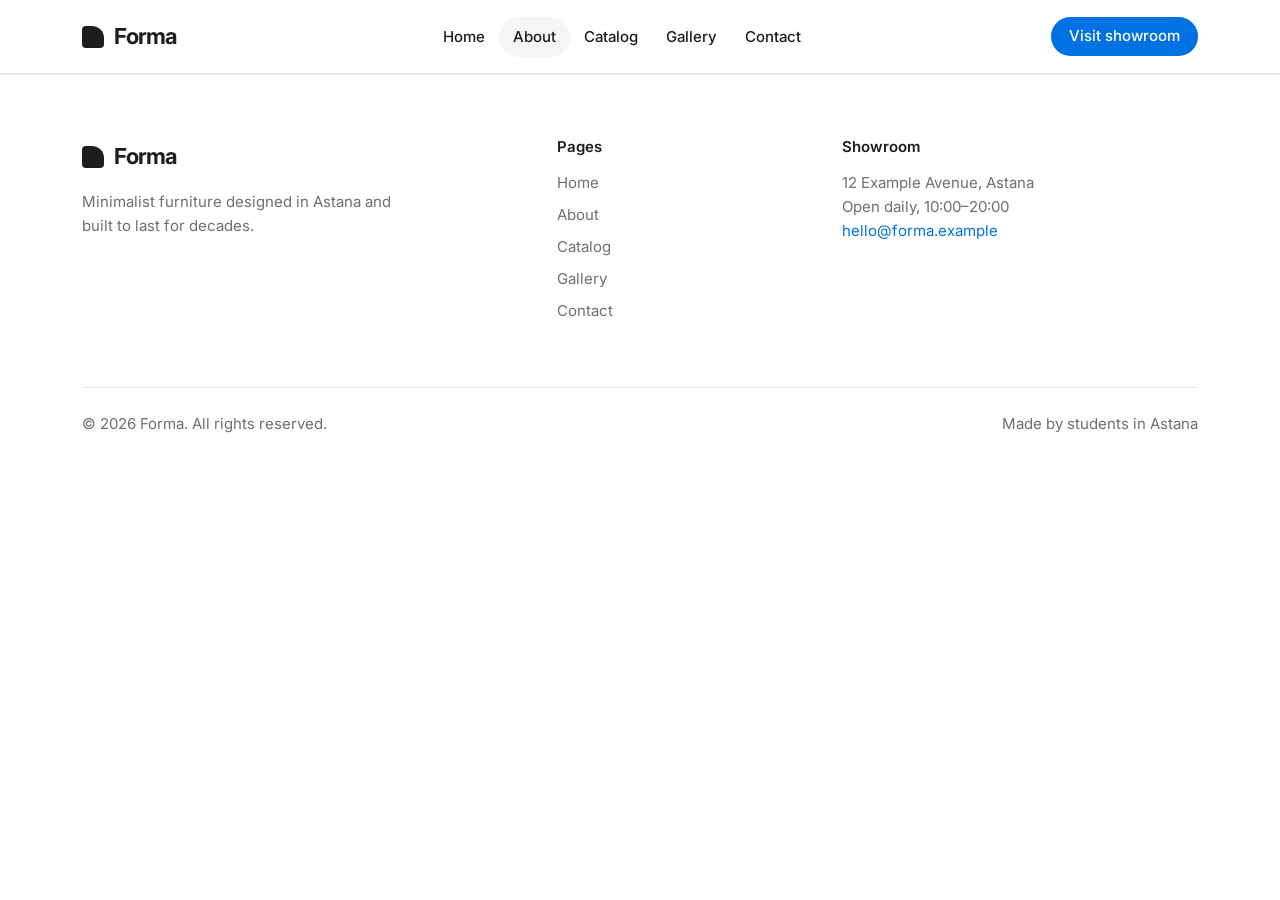
==== about.html @ 9113c8c9 "Add About page skeleton with shared navbar and footer" ====
<!DOCTYPE html>
<html lang="en">
<head>
  <meta charset="UTF-8">
  <meta name="viewport" content="width=device-width, initial-scale=1">
  <meta name="description" content="The story behind Forma: a small furniture workshop from Astana, our values and the people who design and build every piece.">
  <title>About — Forma</title>

  <!-- Fonts: Inter for all text, Instrument Serif for rare accents -->
  <link rel="preconnect" href="https://fonts.googleapis.com">
  <link rel="preconnect" href="https://fonts.gstatic.com" crossorigin>
  <link href="https://fonts.googleapis.com/css2?family=Inter:wght@400;500;600;700;800&family=Instrument+Serif:ital@1&display=swap" rel="stylesheet">

  <!-- Bootstrap first, then our own styles so they can override it -->
  <link href="https://cdn.jsdelivr.net/npm/bootstrap@5.3.3/dist/css/bootstrap.min.css" rel="stylesheet">
  <link href="css/style.css" rel="stylesheet">
</head>
<body>

  <!-- Site header: the same navbar is used on every page -->
  <header class="site-header">
    <nav class="navbar navbar-expand-lg" aria-label="Main navigation">
      <div class="container">
        <a class="navbar-brand brand" href="index.html">
          <span class="brand-mark" aria-hidden="true"></span>
          Forma
        </a>
        <button class="navbar-toggler" type="button" data-bs-toggle="collapse" data-bs-target="#main-nav" aria-controls="main-nav" aria-expanded="false" aria-label="Toggle navigation">
          <span class="navbar-toggler-icon"></span>
        </button>
        <div class="collapse navbar-collapse" id="main-nav">
          <ul class="navbar-nav mx-auto mb-3 mb-lg-0">
            <li class="nav-item"><a class="nav-link" href="index.html">Home</a></li>
            <li class="nav-item"><a class="nav-link active" aria-current="page" href="about.html">About</a></li>
            <li class="nav-item"><a class="nav-link" href="catalog.html">Catalog</a></li>
            <li class="nav-item"><a class="nav-link" href="gallery.html">Gallery</a></li>
            <li class="nav-item"><a class="nav-link" href="contact.html">Contact</a></li>
          </ul>
          <a class="btn btn-accent btn-small" href="contact.html">Visit showroom</a>
        </div>
      </div>
    </nav>
  </header>

  <main>

  </main>

  <!-- Site footer: the same on every page -->
  <footer class="site-footer">
    <div class="container">
      <div class="row g-4">
        <div class="col-12 col-lg-5">
          <a class="brand mb-3" href="index.html">
            <span class="brand-mark" aria-hidden="true"></span>
            Forma
          </a>
          <p class="footer-text">Minimalist furniture designed in Astana and built to last for decades.</p>
        </div>
        <div class="col-6 col-lg-3">
          <h2 class="footer-heading">Pages</h2>
          <ul class="footer-links">
            <li><a href="index.html">Home</a></li>
            <li><a href="about.html">About</a></li>
            <li><a href="catalog.html">Catalog</a></li>
            <li><a href="gallery.html">Gallery</a></li>
            <li><a href="contact.html">Contact</a></li>
          </ul>
        </div>
        <div class="col-6 col-lg-4">
          <h2 class="footer-heading">Showroom</h2>
          <address class="footer-text">
            12 Example Avenue, Astana<br>
            Open daily, 10:00–20:00<br>
            <a href="mailto:hello@forma.example">hello@forma.example</a>
          </address>
        </div>
      </div>
      <div class="footer-bottom d-flex flex-wrap justify-content-between gap-2">
        <span>© 2026 Forma. All rights reserved.</span>
        <span>Made by students in Astana</span>
      </div>
    </div>
  </footer>

  <!-- Bootstrap JS: only needed for the mobile navbar toggle -->
  <script src="https://cdn.jsdelivr.net/npm/bootstrap@5.3.3/dist/js/bootstrap.bundle.min.js"></script>
</body>
</html>
---- css/style.css ----
/*
  Forma — shared stylesheet for all pages
  Loaded after Bootstrap 5.3.3, so rules here can override Bootstrap.
*/

/* ===== Design tokens — CSS custom properties ===== */
:root {
  /* Colors */
  --color-text: #1d1d1f;
  --color-muted: #6e6e73;
  --color-bg: #ffffff;
  --color-surface: #f5f5f7;
  --color-border: #e5e5e7;
  --color-accent: #0071e3;
  --color-accent-hover: #0062c4;
  --color-accent-soft: #e8f1fd;
  --color-accent-soft-hover: #d7e7fb;
  --color-pill: #d9efe9;
  --color-pill-dot: #2a8c7a;

  /* Shapes */
  --radius: 16px;
  --radius-sm: 12px;
  --radius-lg: 20px;
  --radius-pill: 999px;

  /* Fonts */
  --font-sans: 'Inter', system-ui, sans-serif;
  --font-serif: 'Instrument Serif', serif;

  /* Spacing between page sections (made smaller in the media queries) */
  --section-space: 120px;
}

/* ===== Base — element selectors ===== */
body {
  font-family: var(--font-sans);
  font-size: 17px;
  line-height: 1.6;
  color: var(--color-text);
  background-color: var(--color-bg);
  -webkit-font-smoothing: antialiased;
}

h1,
h2,
h3,
h4 {
  font-weight: 700;
  letter-spacing: -0.04em;
  line-height: 1.05;
  color: var(--color-text);
}

h3,
h4 {
  letter-spacing: -0.02em;
  line-height: 1.25;
}

p {
  margin-bottom: 1rem;
}

a {
  color: var(--color-accent);
  text-decoration: none;
}

a:hover {
  color: var(--color-accent-hover);
}

img {
  display: block;
  max-width: 100%;
  height: auto;
}

/* ===== Typography helpers — reusable classes ===== */
.eyebrow {
  margin-bottom: 16px;
  font-size: 0.9375rem;
  font-weight: 600;
  color: var(--color-muted);
}

.section-title {
  margin-bottom: 20px;
  font-size: clamp(2.25rem, 4.5vw, 3.75rem);
  font-weight: 700;
}

.section-lead {
  max-width: 640px;
  font-size: 1.25rem;
  line-height: 1.5;
  color: var(--color-muted);
}

/* Rare elegant accent: one italic serif word inside a heading */
.serif-accent {
  font-family: var(--font-serif);
  font-style: italic;
  font-weight: 400;
  font-size: 1.1em;
  letter-spacing: -0.01em;
}

/* ===== Section spacing ===== */
.section {
  padding-top: var(--section-space);
  padding-bottom: var(--section-space);
}

.section-surface {
  background-color: var(--color-surface);
}

.section-header {
  max-width: 760px;
  margin-bottom: 56px;
}

/* ===== Buttons — pill-shaped, built on Bootstrap .btn =====
   Bootstrap's .btn reads its colors and sizes from --bs-btn-* variables,
   so our classes only change those variables.
   Usage: <a class="btn btn-accent">  or  <a class="btn btn-soft"> */
.btn-accent,
.btn-soft {
  --bs-btn-padding-x: 24px;
  --bs-btn-padding-y: 12px;
  --bs-btn-font-size: 1.0625rem;
  --bs-btn-font-weight: 500;
  --bs-btn-border-width: 0;
  --bs-btn-border-radius: var(--radius-pill);
  --bs-btn-focus-box-shadow: 0 0 0 4px var(--color-accent-soft);
  transition: background-color 0.2s ease;
}

/* Primary: solid accent blue */
.btn-accent {
  --bs-btn-color: #ffffff;
  --bs-btn-bg: var(--color-accent);
  --bs-btn-hover-color: #ffffff;
  --bs-btn-hover-bg: var(--color-accent-hover);
  --bs-btn-active-color: #ffffff;
  --bs-btn-active-bg: var(--color-accent-hover);
}

/* Secondary: soft light-blue background with blue text */
.btn-soft {
  --bs-btn-color: var(--color-accent);
  --bs-btn-bg: var(--color-accent-soft);
  --bs-btn-hover-color: var(--color-accent-hover);
  --bs-btn-hover-bg: var(--color-accent-soft-hover);
  --bs-btn-active-color: var(--color-accent-hover);
  --bs-btn-active-bg: var(--color-accent-soft-hover);
}

/* Smaller size, used for the navbar button */
.btn-small {
  --bs-btn-padding-x: 18px;
  --bs-btn-padding-y: 8px;
  --bs-btn-font-size: 0.9375rem;
}

/* ===== Headline pill — tinted label with a dot, like Notion =====
   Usage: <span class="pill"><span class="pill-dot"></span>calm</span> */
.pill {
  display: inline-block;
  padding: 0.02em 0.28em 0.08em 0.24em;
  border-radius: var(--radius-pill);
  background-color: var(--color-pill);
  white-space: nowrap;
}

.pill-dot {
  display: inline-block;
  width: 0.24em;
  height: 0.24em;
  margin-right: 0.14em;
  border-radius: 50%;
  background-color: var(--color-pill-dot);
  vertical-align: middle;
}

/* ===== Navbar — sticky header (positioning) + Bootstrap navbar ===== */
.site-header {
  position: sticky;
  top: 0;
  z-index: 1030;
  background-color: rgba(255, 255, 255, 0.85);
  backdrop-filter: blur(16px);
  border-bottom: 1px solid var(--color-border);
}

/* Bootstrap's navbar reads its colors and spacing from these variables */
.navbar {
  --bs-navbar-padding-y: 14px;
  --bs-navbar-color: var(--color-text);
  --bs-navbar-hover-color: var(--color-text);
  --bs-navbar-active-color: var(--color-text);
  --bs-navbar-nav-link-padding-x: 14px;
}

/* Wordmark with a small square logo made only with CSS */
.brand {
  display: flex;
  align-items: center;
  gap: 10px;
  font-size: 1.375rem;
  font-weight: 700;
  letter-spacing: -0.04em;
  color: var(--color-text);
}

.brand-mark {
  width: 22px;
  height: 22px;
  border-radius: 4px 12px 4px 4px;
  background-color: var(--color-text);
}

.navbar-nav .nav-link {
  padding: 8px 14px;
  border-radius: var(--radius-pill);
  font-size: 0.9375rem;
  font-weight: 500;
  transition: background-color 0.2s ease;
}

.navbar-nav .nav-link:hover,
.navbar-nav .nav-link.active {
  background-color: var(--color-surface);
}

.navbar-toggler {
  border: 0;
  padding: 6px;
}

.navbar-toggler:focus {
  box-shadow: 0 0 0 4px var(--color-accent-soft);
}

/* ===== Footer ===== */
.site-footer {
  padding-top: 64px;
  padding-bottom: 32px;
  border-top: 1px solid var(--color-border);
  font-size: 0.9375rem;
}

.footer-text {
  max-width: 320px;
  margin-bottom: 0;
  font-style: normal;
  color: var(--color-muted);
}

.footer-heading {
  margin-bottom: 16px;
  font-size: 0.9375rem;
  font-weight: 600;
  letter-spacing: 0;
}

.footer-links {
  margin: 0;
  padding: 0;
  list-style: none;
}

.footer-links li {
  margin-bottom: 8px;
}

.footer-links a {
  color: var(--color-muted);
}

.footer-links a:hover {
  color: var(--color-text);
}

.footer-bottom {
  margin-top: 56px;
  padding-top: 24px;
  border-top: 1px solid var(--color-border);
  color: var(--color-muted);
}

/* ===== Home: hero — styled by ID ===== */
#hero {
  padding-top: 104px;
}

.hero-title {
  margin-bottom: 28px;
  font-size: clamp(3rem, 8.5vw, 7rem);
  font-weight: 800;
  letter-spacing: -0.045em;
  line-height: 1.04;
}

.hero-subtitle {
  max-width: 620px;
  margin-bottom: 0;
  font-size: 1.375rem;
  line-height: 1.45;
}

/* ===== Home: hero image — position relative + absolute chip ===== */
.hero-media {
  position: relative; /* the chip below is positioned inside this box */
  margin: 72px 0 0;
  border: 1px solid var(--color-border);
  border-radius: var(--radius-lg);
  overflow: hidden;
}

.hero-media img {
  width: 100%;
  aspect-ratio: 2 / 1;
  object-fit: cover;
}

/* Small white label on top of a photo (reused on category tiles) */
.image-chip {
  position: absolute;
  left: 24px;
  bottom: 24px;
  display: flex;
  align-items: center;
  gap: 8px;
  padding: 10px 18px;
  border-radius: var(--radius-pill);
  background-color: rgba(255, 255, 255, 0.92);
  font-size: 0.9375rem;
  font-weight: 600;
  color: var(--color-text);
}

.chip-dot {
  width: 8px;
  height: 8px;
  border-radius: 50%;
  background-color: var(--color-pill-dot);
}

.chip-price {
  font-weight: 500;
  color: var(--color-muted);
}

/* ===== Home: categories — CSS Grid ===== */
.category-grid {
  display: grid;
  grid-template-columns: repeat(4, 1fr);
  grid-auto-rows: 280px;
  gap: 20px;
  margin: 0;
  padding: 0;
  list-style: none;
}

/* Living takes a 2 x 2 block, Bedroom takes 2 columns */
.category-tile-large {
  grid-column: span 2;
  grid-row: span 2;
}

.category-tile-wide {
  grid-column: span 2;
}

.category-tile a {
  position: relative; /* the .image-chip is placed inside the link */
  display: block;
  height: 100%;
  border-radius: var(--radius);
  overflow: hidden;
}

.category-tile img {
  width: 100%;
  height: 100%;
  object-fit: cover;
  transition: transform 0.4s ease;
}

.category-tile a:hover img {
  transform: scale(1.04);
}

/* ===== Product cards — used inside Bootstrap .row / .col-* ===== */
.product-card {
  height: 100%;
  border-radius: var(--radius-lg);
  background-color: var(--color-surface);
  overflow: hidden;
}

.product-card-img {
  width: 100%;
  aspect-ratio: 4 / 3;
  object-fit: cover;
}

.product-card-body {
  padding: 24px 24px 28px;
}

.product-card-title {
  margin-bottom: 6px;
  font-size: 1.25rem;
  font-weight: 600;
}

.product-card-text {
  margin-bottom: 0;
  font-size: 0.9375rem;
  color: var(--color-muted);
}

.price {
  font-weight: 600;
  white-space: nowrap;
}

/* Text link with an arrow, e.g. "See all products →" */
.link-arrow {
  font-weight: 500;
}

/* ===== Home: why Forma — Flexbox ===== */
#why-forma {
  background-color: var(--color-surface);
}

.features {
  display: flex;
  flex-wrap: wrap;
  gap: 20px;
  margin: 0;
  padding: 0;
  list-style: none;
}

/* Each card grows equally; on smaller screens flex-basis changes (see media queries) */
.feature {
  display: flex;
  flex-direction: column;
  flex: 1 1 0;
  padding: 32px 28px;
  border-radius: var(--radius);
  background-color: var(--color-bg);
}

.feature-number {
  align-self: flex-start;
  margin-bottom: 48px;
  padding: 4px 12px;
  border-radius: var(--radius-pill);
  background-color: var(--color-accent-soft);
  font-size: 0.875rem;
  font-weight: 600;
  color: var(--color-accent);
}

.feature-title {
  margin-bottom: 10px;
  font-size: 1.25rem;
  font-weight: 600;
}

.feature-text {
  margin-bottom: 0;
  font-size: 0.9375rem;
  color: var(--color-muted);
}

/* ===== Call-to-action band (can be reused on any page) ===== */
.cta-title {
  max-width: 820px;
  margin-bottom: 20px;
  font-size: clamp(2.5rem, 6vw, 5rem);
  font-weight: 800;
}
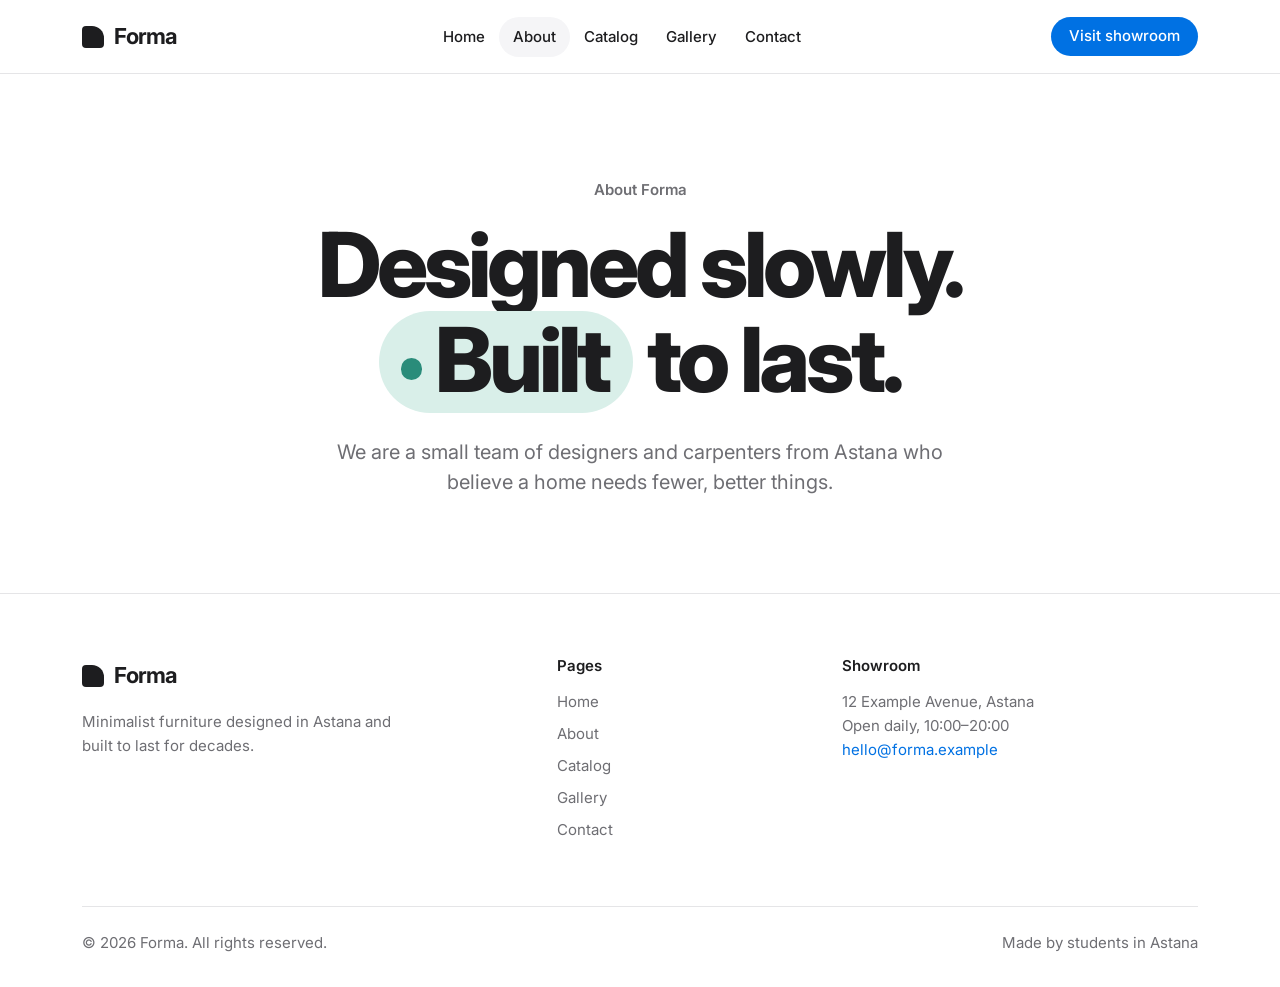
==== commit b678b5f3: "Add reusable page header to About" ====
--- a/about.html
+++ b/about.html
@@ -44,6 +44,18 @@
 
   <main>
 
+    <!-- Page header: the same pattern can be used on every inner page -->
+    <section class="page-header">
+      <div class="container text-center">
+        <p class="eyebrow">About Forma</p>
+        <h1 class="page-title">
+          Designed slowly.<br>
+          <span class="pill"><span class="pill-dot"></span>Built</span> to last.
+        </h1>
+        <p class="section-lead mx-auto">We are a small team of designers and carpenters from Astana who believe a home needs fewer, better things.</p>
+      </div>
+    </section>
+
   </main>
 
   <!-- Site footer: the same on every page -->
--- a/css/style.css
+++ b/css/style.css
@@ -488,3 +488,17 @@
   font-size: clamp(2.5rem, 6vw, 5rem);
   font-weight: 800;
 }
+
+/* ===== Page header — top section of inner pages (About, Catalog, Gallery, Contact) ===== */
+.page-header {
+  padding-top: 104px;
+  padding-bottom: 80px;
+}
+
+.page-title {
+  margin-bottom: 24px;
+  font-size: clamp(2.75rem, 7vw, 6rem);
+  font-weight: 800;
+  letter-spacing: -0.045em;
+  line-height: 1.04;
+}
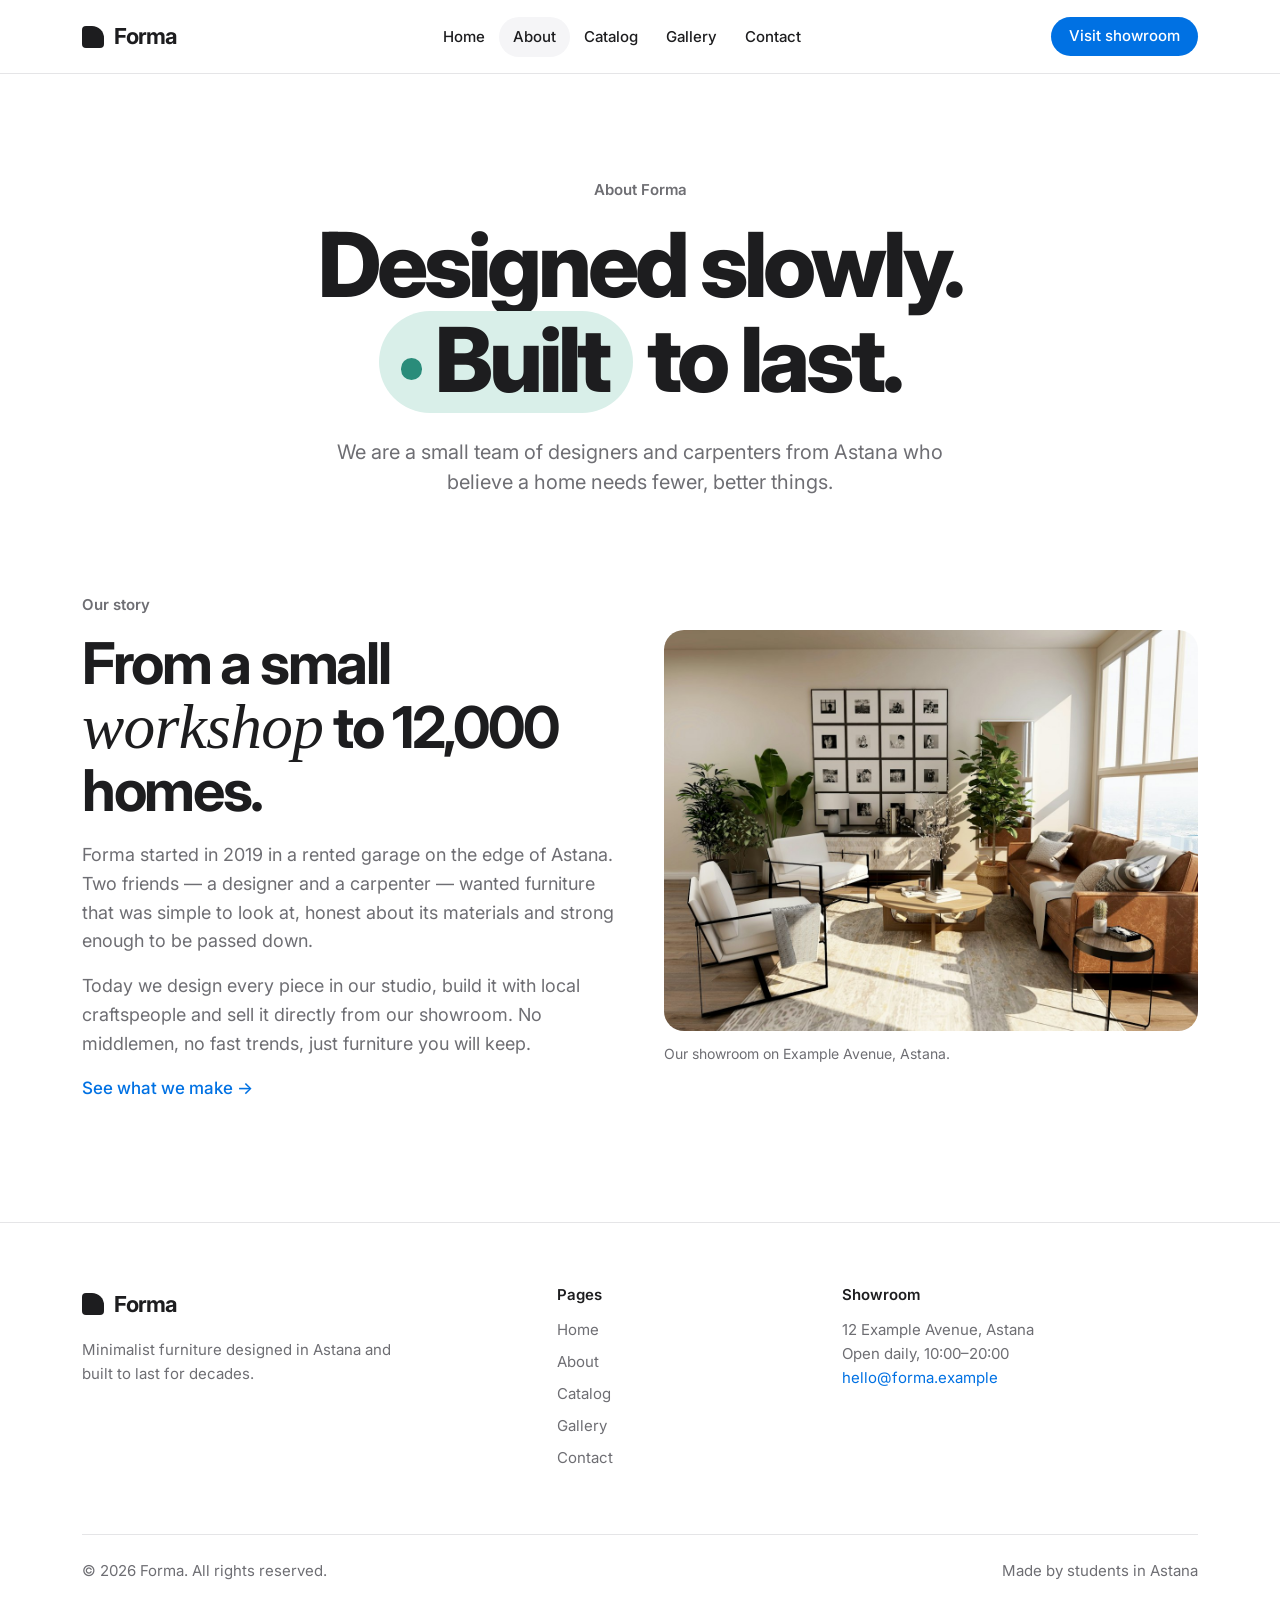
==== commit c196ec4b: "Add About story section with text and showroom photo" ====
--- a/about.html
+++ b/about.html
@@ -56,6 +56,27 @@
       </div>
     </section>
 
+    <!-- Story: text and photo side by side with the Bootstrap grid -->
+    <section id="story" class="section pt-0">
+      <div class="container">
+        <div class="row align-items-center g-5">
+          <div class="col-12 col-lg-6">
+            <p class="eyebrow">Our story</p>
+            <h2 class="section-title">From a small <span class="serif-accent">workshop</span> to 12,000 homes.</h2>
+            <p class="story-text">Forma started in 2019 in a rented garage on the edge of Astana. Two friends — a designer and a carpenter — wanted furniture that was simple to look at, honest about its materials and strong enough to be passed down.</p>
+            <p class="story-text">Today we design every piece in our studio, build it with local craftspeople and sell it directly from our showroom. No middlemen, no fast trends, just furniture you will keep.</p>
+            <a class="link-arrow" href="catalog.html">See what we make →</a>
+          </div>
+          <div class="col-12 col-lg-6">
+            <figure class="story-figure mb-0">
+              <img src="images/about-showroom.jpg" alt="Sunny corner of the Forma showroom with a cognac leather sofa, white armchairs and a round oak coffee table" width="1200" height="900">
+              <figcaption>Our showroom on Example Avenue, Astana.</figcaption>
+            </figure>
+          </div>
+        </div>
+      </div>
+    </section>
+
   </main>
 
   <!-- Site footer: the same on every page -->
--- a/css/style.css
+++ b/css/style.css
@@ -502,3 +502,22 @@
   letter-spacing: -0.045em;
   line-height: 1.04;
 }
+
+/* ===== About: story — Bootstrap grid (row / col-lg-6) ===== */
+.story-text {
+  font-size: 1.125rem;
+  color: var(--color-muted);
+}
+
+.story-figure img {
+  width: 100%;
+  aspect-ratio: 4 / 3;
+  object-fit: cover;
+  border-radius: var(--radius-lg);
+}
+
+.story-figure figcaption {
+  margin-top: 12px;
+  font-size: 0.875rem;
+  color: var(--color-muted);
+}
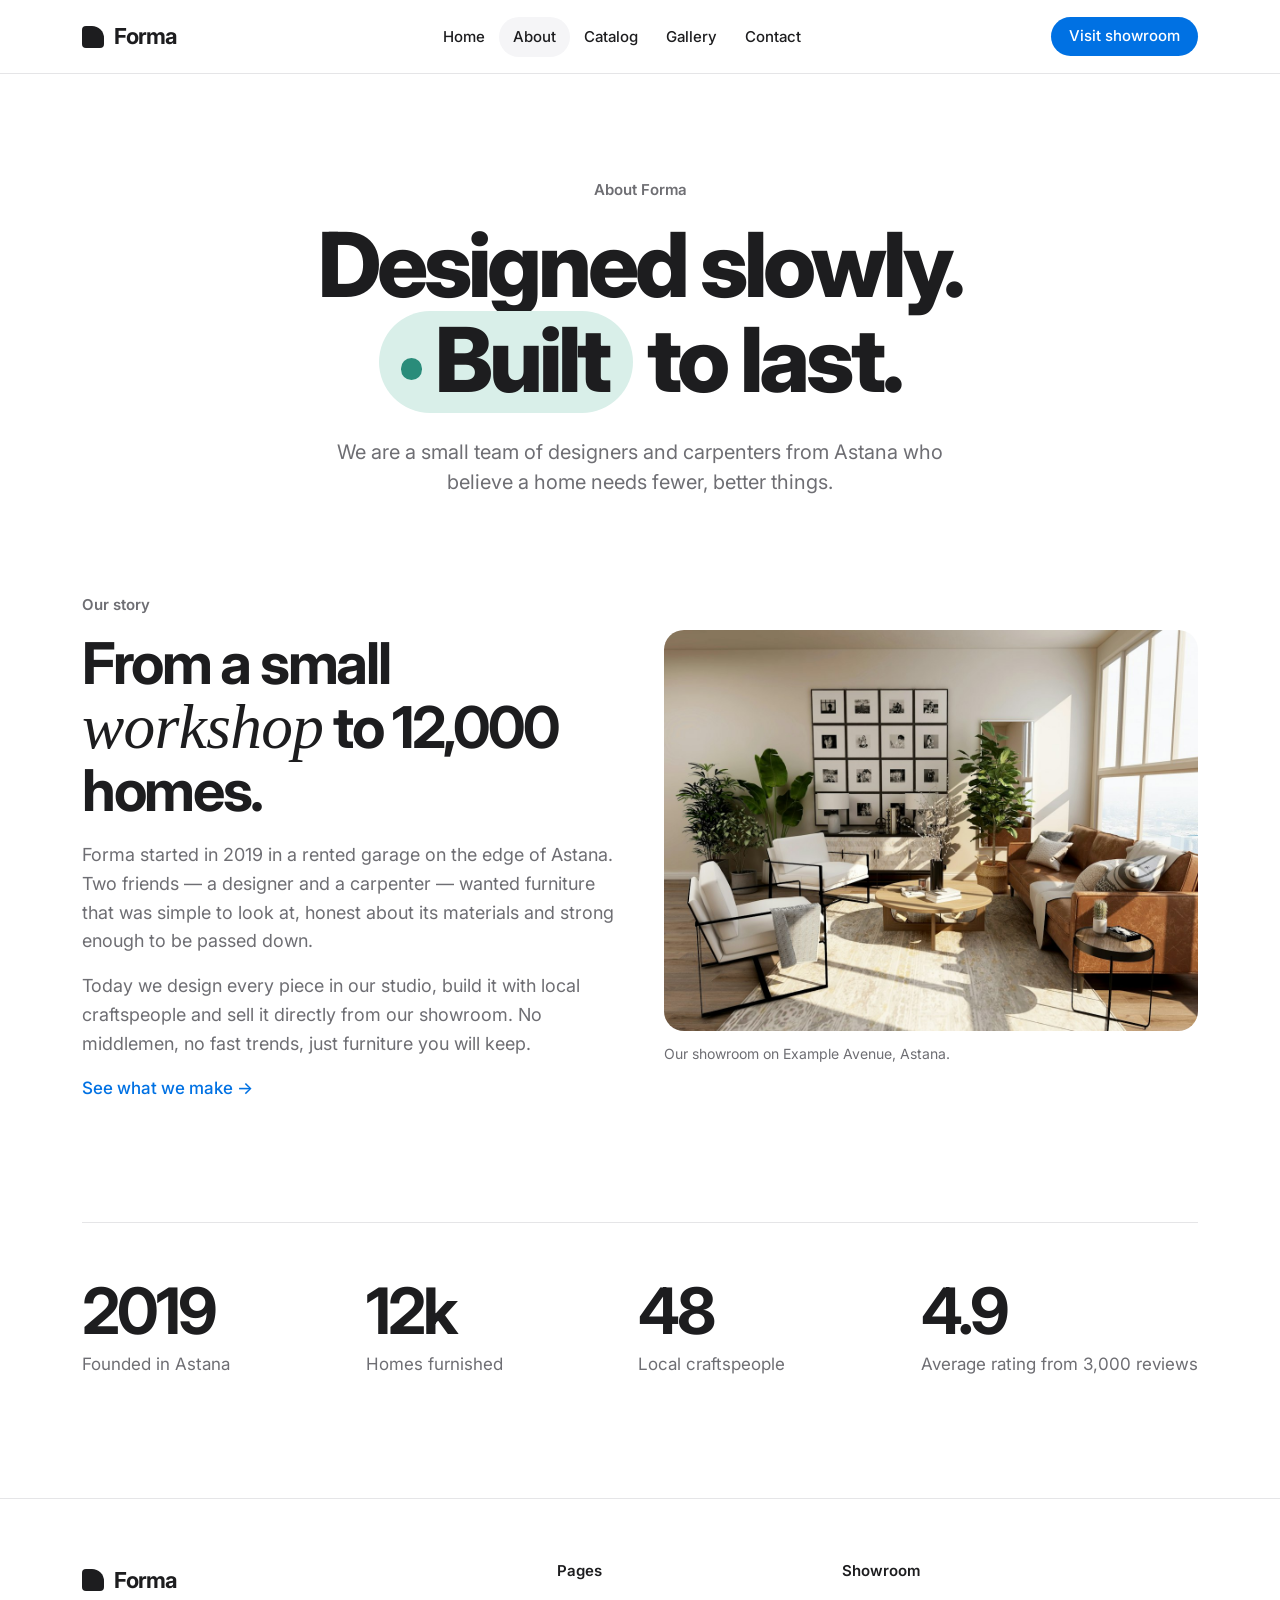
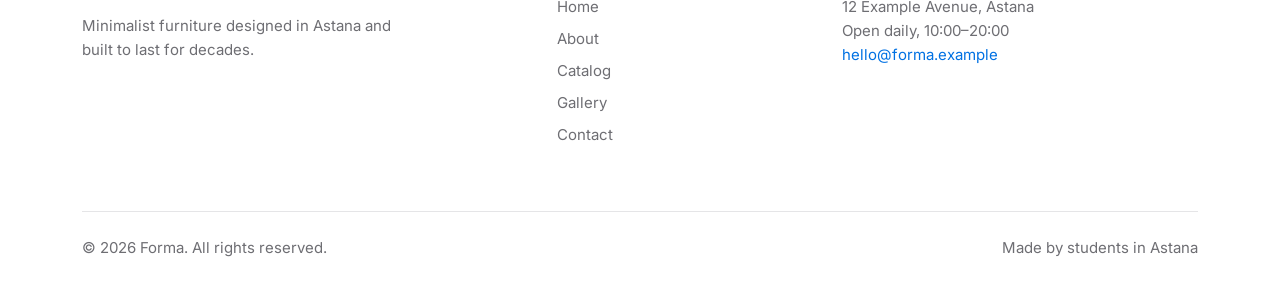
==== commit 3ed16241: "Add About numbers row laid out with Flexbox" ====
--- a/about.html
+++ b/about.html
@@ -77,6 +77,31 @@
       </div>
     </section>
 
+    <!-- Numbers: one row of stats laid out with Flexbox -->
+    <section id="stats" class="section pt-0">
+      <div class="container">
+        <h2 class="visually-hidden">Forma in numbers</h2>
+        <ul class="stats">
+          <li class="stat">
+            <span class="stat-number">2019</span>
+            <span class="stat-label">Founded in Astana</span>
+          </li>
+          <li class="stat">
+            <span class="stat-number">12k</span>
+            <span class="stat-label">Homes furnished</span>
+          </li>
+          <li class="stat">
+            <span class="stat-number">48</span>
+            <span class="stat-label">Local craftspeople</span>
+          </li>
+          <li class="stat">
+            <span class="stat-number">4.9</span>
+            <span class="stat-label">Average rating from 3,000 reviews</span>
+          </li>
+        </ul>
+      </div>
+    </section>
+
   </main>
 
   <!-- Site footer: the same on every page -->
--- a/css/style.css
+++ b/css/style.css
@@ -521,3 +521,31 @@
   font-size: 0.875rem;
   color: var(--color-muted);
 }
+
+/* ===== About: numbers — Flexbox ===== */
+.stats {
+  display: flex;
+  justify-content: space-between;
+  gap: 32px;
+  margin: 0;
+  padding: 56px 0 0;
+  border-top: 1px solid var(--color-border);
+  list-style: none;
+}
+
+.stat {
+  display: flex;
+  flex-direction: column;
+  gap: 8px;
+}
+
+.stat-number {
+  font-size: clamp(2.75rem, 5vw, 4.5rem);
+  font-weight: 700;
+  letter-spacing: -0.045em;
+  line-height: 1;
+}
+
+.stat-label {
+  color: var(--color-muted);
+}
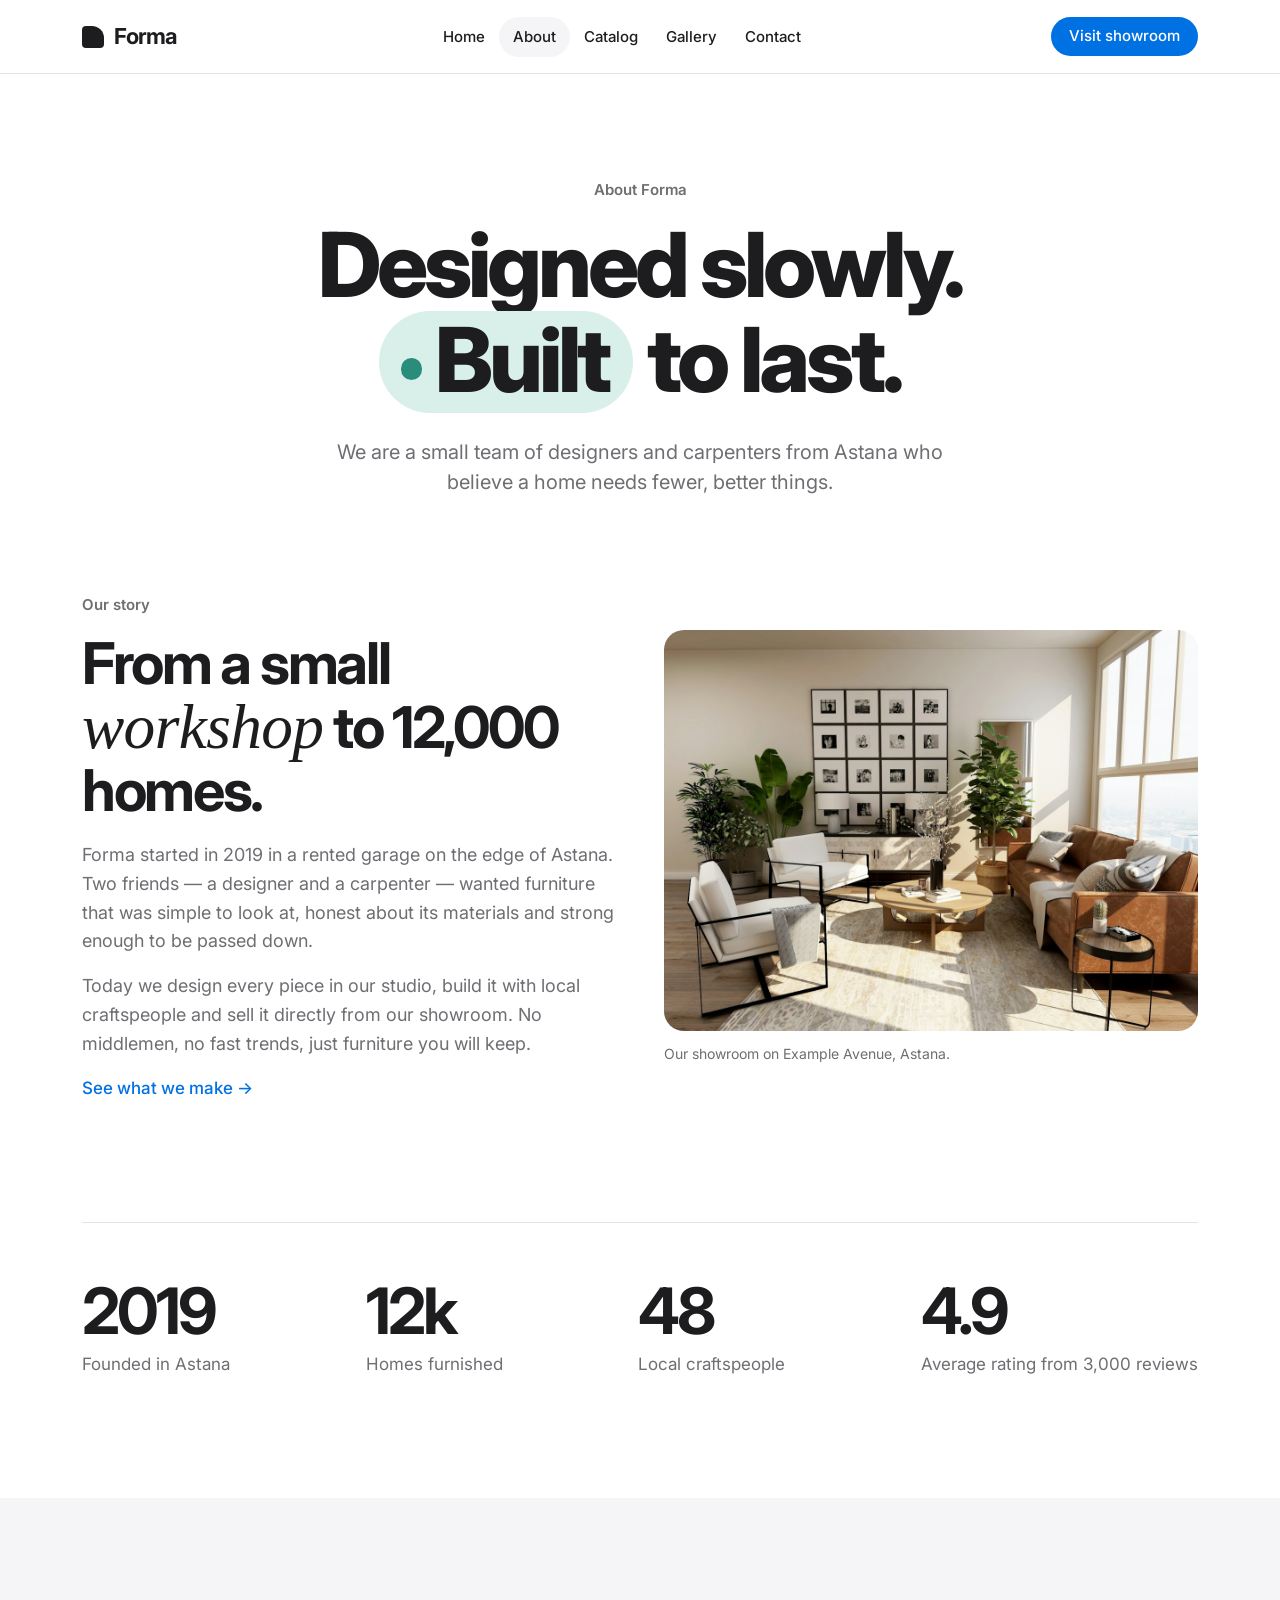
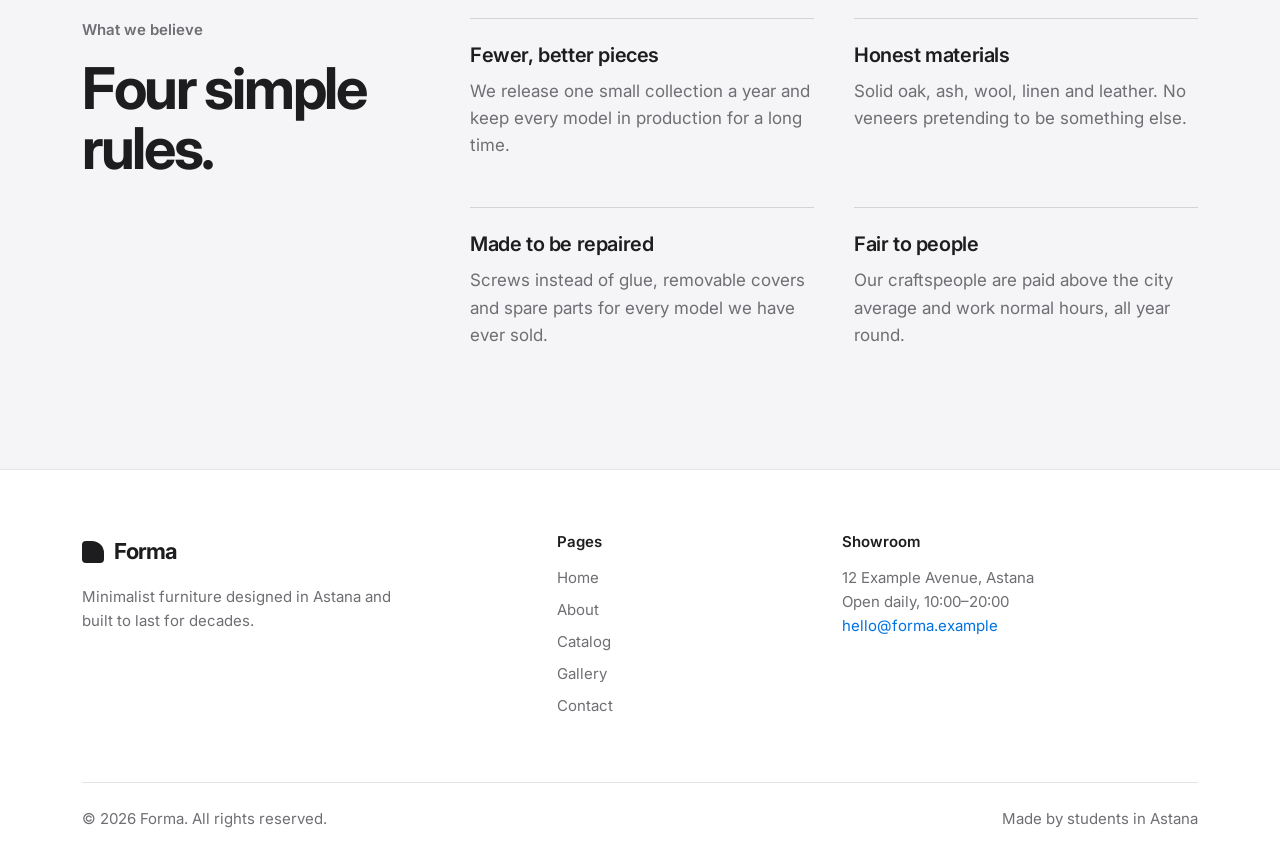
==== commit c51f3f33: "Add About values list in a two-column CSS Grid" ====
--- a/about.html
+++ b/about.html
@@ -102,6 +102,38 @@
       </div>
     </section>
 
+    <!-- Values: a list placed in two columns with CSS Grid -->
+    <section id="values" class="section section-surface">
+      <div class="container">
+        <div class="row g-5">
+          <div class="col-12 col-lg-4">
+            <p class="eyebrow">What we believe</p>
+            <h2 class="section-title">Four simple rules.</h2>
+          </div>
+          <div class="col-12 col-lg-8">
+            <ul class="values-list">
+              <li class="value-item">
+                <h3 class="value-title">Fewer, better pieces</h3>
+                <p>We release one small collection a year and keep every model in production for a long time.</p>
+              </li>
+              <li class="value-item">
+                <h3 class="value-title">Honest materials</h3>
+                <p>Solid oak, ash, wool, linen and leather. No veneers pretending to be something else.</p>
+              </li>
+              <li class="value-item">
+                <h3 class="value-title">Made to be repaired</h3>
+                <p>Screws instead of glue, removable covers and spare parts for every model we have ever sold.</p>
+              </li>
+              <li class="value-item">
+                <h3 class="value-title">Fair to people</h3>
+                <p>Our craftspeople are paid above the city average and work normal hours, all year round.</p>
+              </li>
+            </ul>
+          </div>
+        </div>
+      </div>
+    </section>
+
   </main>
 
   <!-- Site footer: the same on every page -->
--- a/css/style.css
+++ b/css/style.css
@@ -549,3 +549,29 @@
 .stat-label {
   color: var(--color-muted);
 }
+
+/* ===== About: values — CSS Grid ===== */
+.values-list {
+  display: grid;
+  grid-template-columns: repeat(2, 1fr);
+  gap: 48px 40px;
+  margin: 0;
+  padding: 0;
+  list-style: none;
+}
+
+.value-item {
+  padding-top: 24px;
+  border-top: 1px solid #d2d2d7;
+}
+
+.value-title {
+  margin-bottom: 10px;
+  font-size: 1.25rem;
+  font-weight: 600;
+}
+
+.value-item p {
+  margin-bottom: 0;
+  color: var(--color-muted);
+}
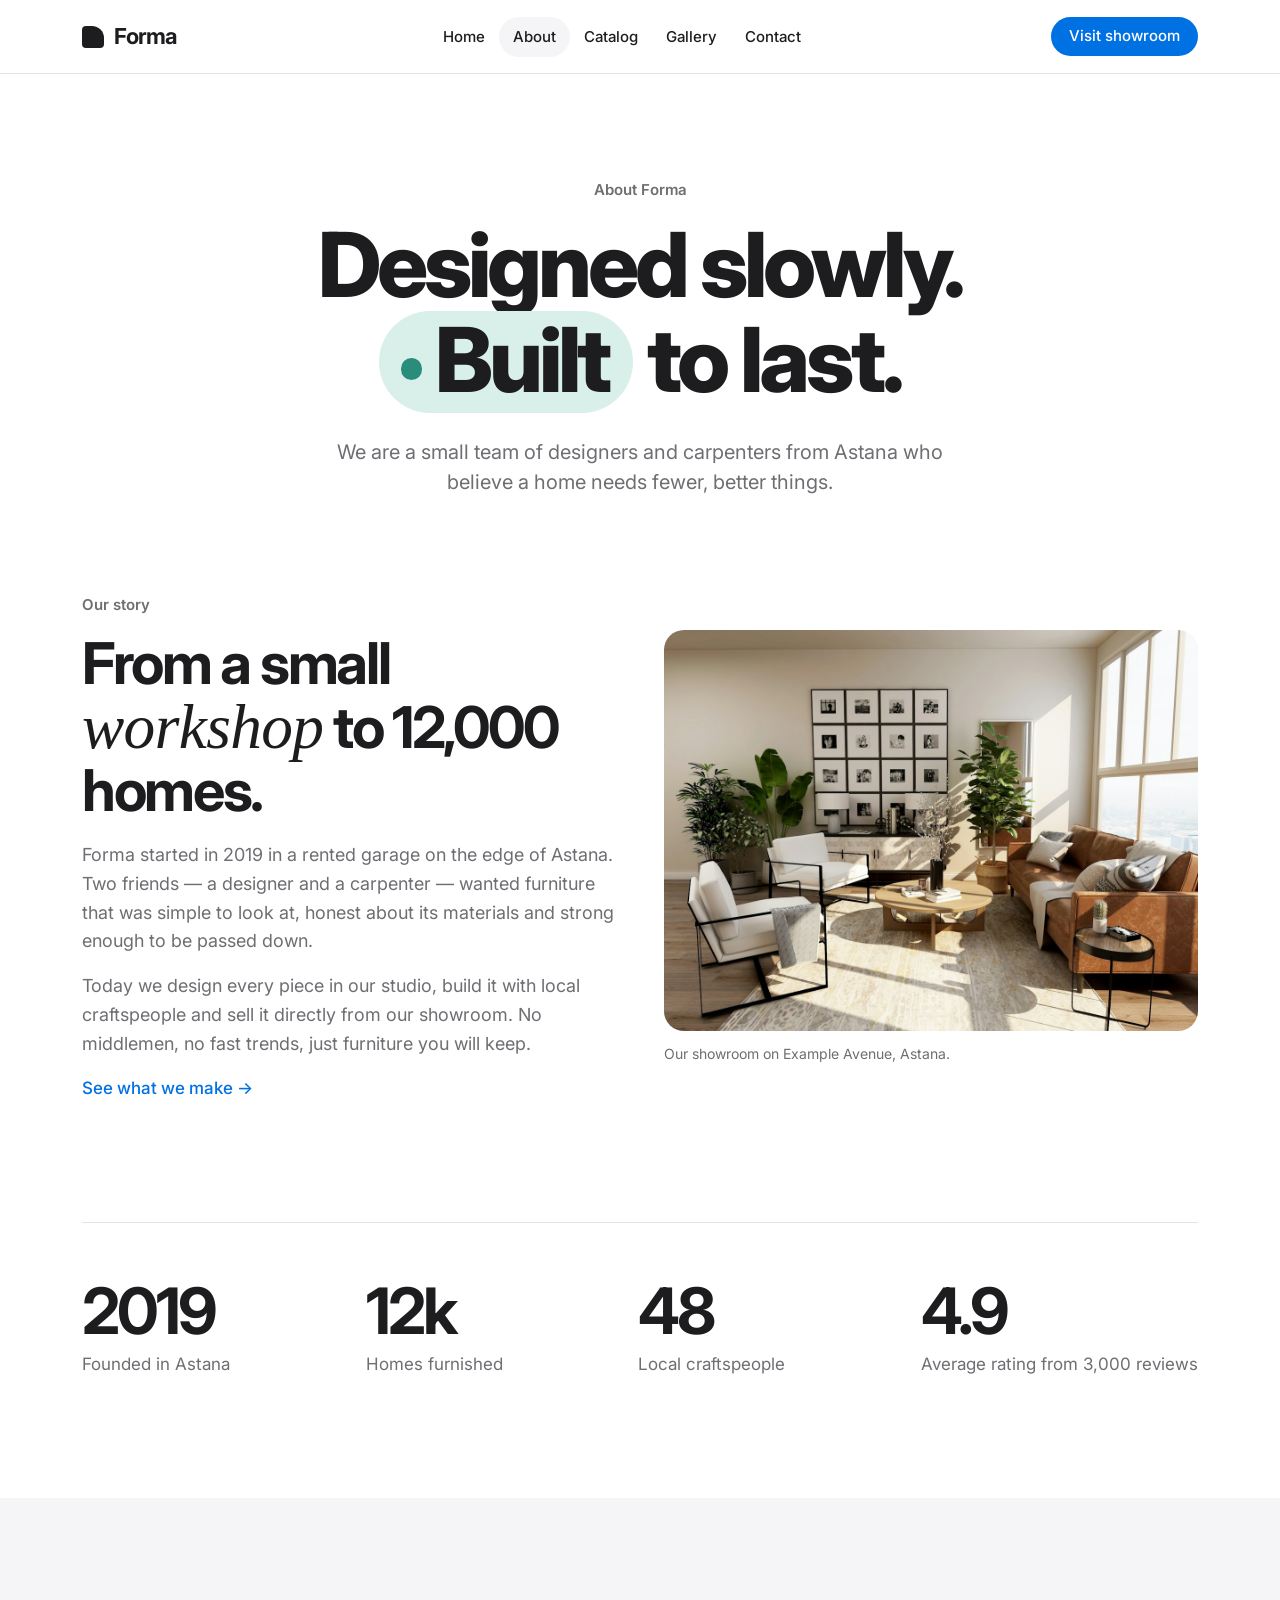
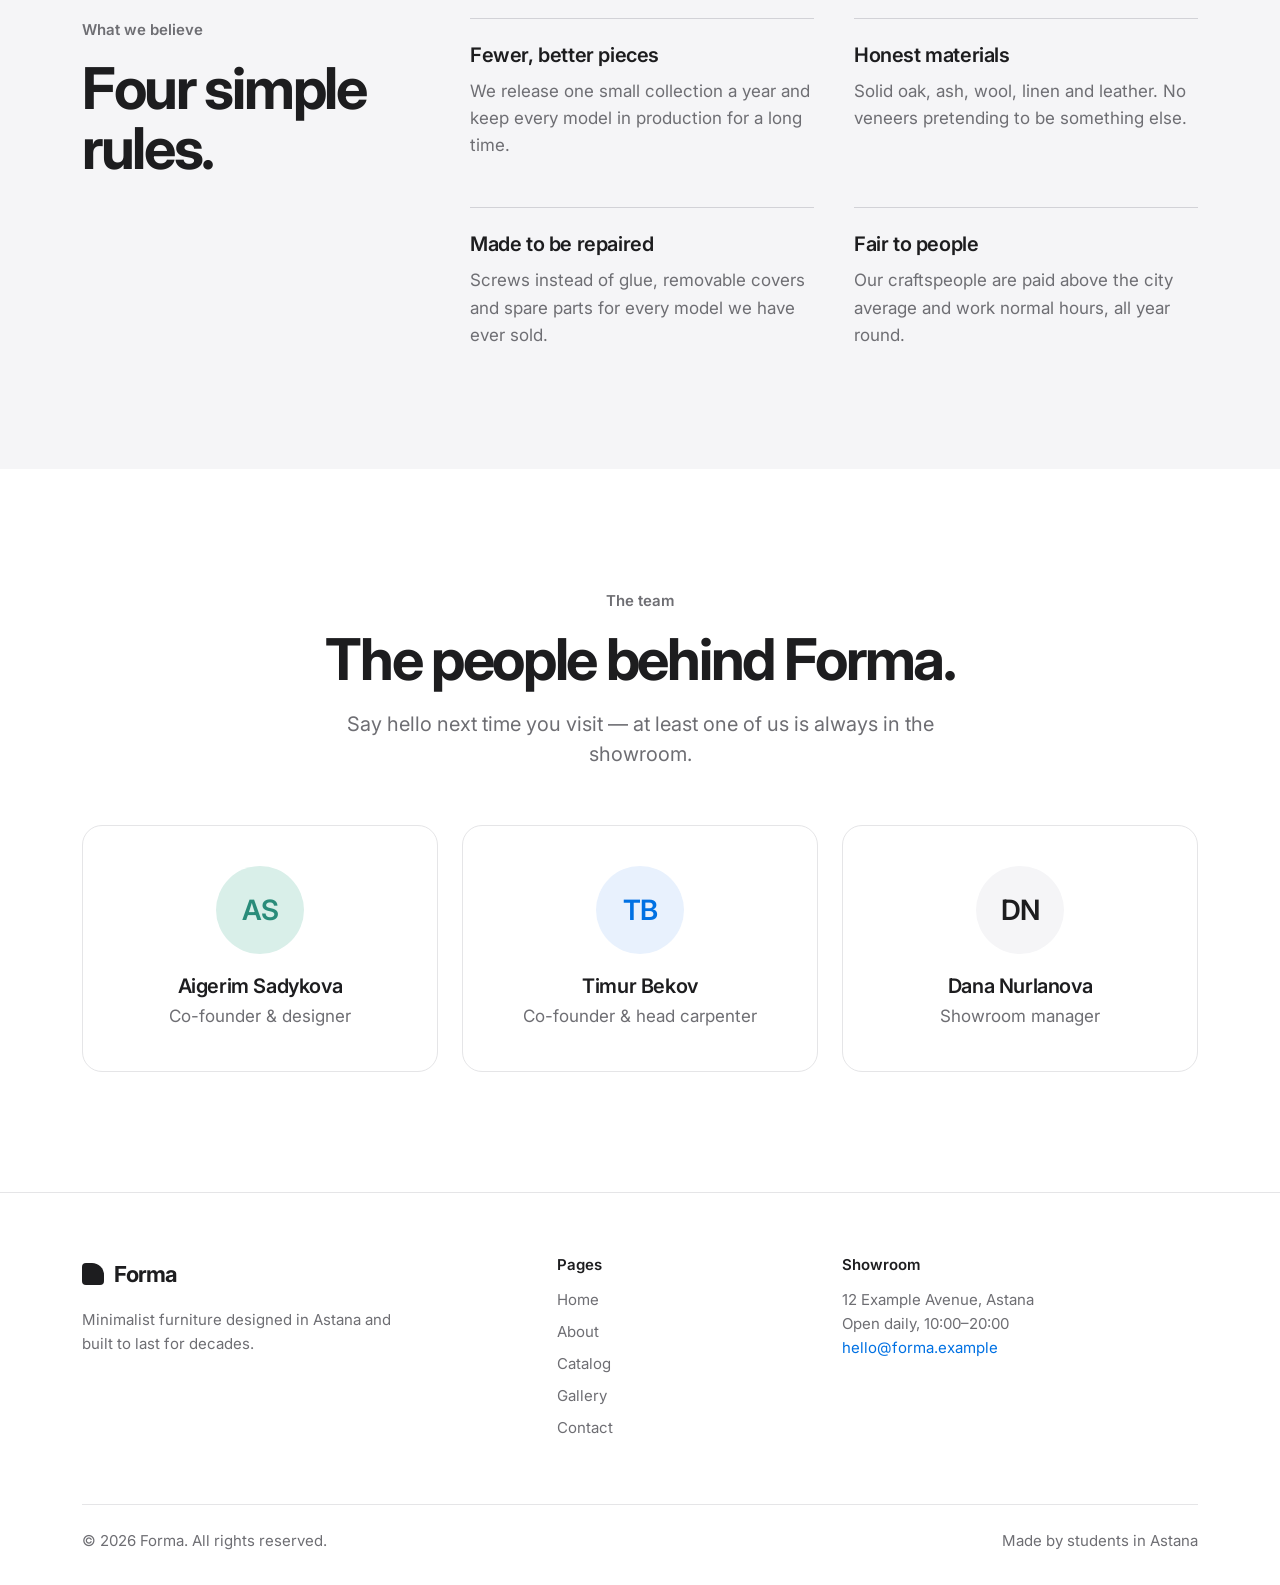
==== commit 1d0e4066: "Add About team section with initials avatars" ====
--- a/about.html
+++ b/about.html
@@ -134,6 +134,41 @@
       </div>
     </section>
 
+    <!-- Team: three cards in a Bootstrap row, avatars are initials in a span -->
+    <section id="team" class="section">
+      <div class="container">
+        <div class="section-header text-center mx-auto">
+          <p class="eyebrow">The team</p>
+          <h2 class="section-title">The people behind Forma.</h2>
+          <p class="section-lead mx-auto">Say hello next time you visit — at least one of us is always in the showroom.</p>
+        </div>
+
+        <div class="row g-4">
+          <div class="col-12 col-md-4">
+            <article class="team-card text-center">
+              <span class="avatar avatar-green" aria-hidden="true">AS</span>
+              <h3 class="team-name">Aigerim Sadykova</h3>
+              <p class="team-role">Co-founder &amp; designer</p>
+            </article>
+          </div>
+          <div class="col-12 col-md-4">
+            <article class="team-card text-center">
+              <span class="avatar avatar-blue" aria-hidden="true">TB</span>
+              <h3 class="team-name">Timur Bekov</h3>
+              <p class="team-role">Co-founder &amp; head carpenter</p>
+            </article>
+          </div>
+          <div class="col-12 col-md-4">
+            <article class="team-card text-center">
+              <span class="avatar avatar-grey" aria-hidden="true">DN</span>
+              <h3 class="team-name">Dana Nurlanova</h3>
+              <p class="team-role">Showroom manager</p>
+            </article>
+          </div>
+        </div>
+      </div>
+    </section>
+
   </main>
 
   <!-- Site footer: the same on every page -->
--- a/css/style.css
+++ b/css/style.css
@@ -575,3 +575,51 @@
   margin-bottom: 0;
   color: var(--color-muted);
 }
+
+/* ===== About: team cards with initials avatars ===== */
+.team-card {
+  height: 100%;
+  padding: 40px 24px;
+  border: 1px solid var(--color-border);
+  border-radius: var(--radius-lg);
+}
+
+/* A round avatar made from a span with the person's initials */
+.avatar {
+  display: inline-flex;
+  align-items: center;
+  justify-content: center;
+  width: 88px;
+  height: 88px;
+  margin-bottom: 20px;
+  border-radius: 50%;
+  font-size: 1.75rem;
+  font-weight: 600;
+  letter-spacing: -0.02em;
+}
+
+.avatar-green {
+  background-color: var(--color-pill);
+  color: var(--color-pill-dot);
+}
+
+.avatar-blue {
+  background-color: var(--color-accent-soft);
+  color: var(--color-accent);
+}
+
+.avatar-grey {
+  background-color: var(--color-surface);
+  color: var(--color-text);
+}
+
+.team-name {
+  margin-bottom: 4px;
+  font-size: 1.25rem;
+  font-weight: 600;
+}
+
+.team-role {
+  margin-bottom: 0;
+  color: var(--color-muted);
+}
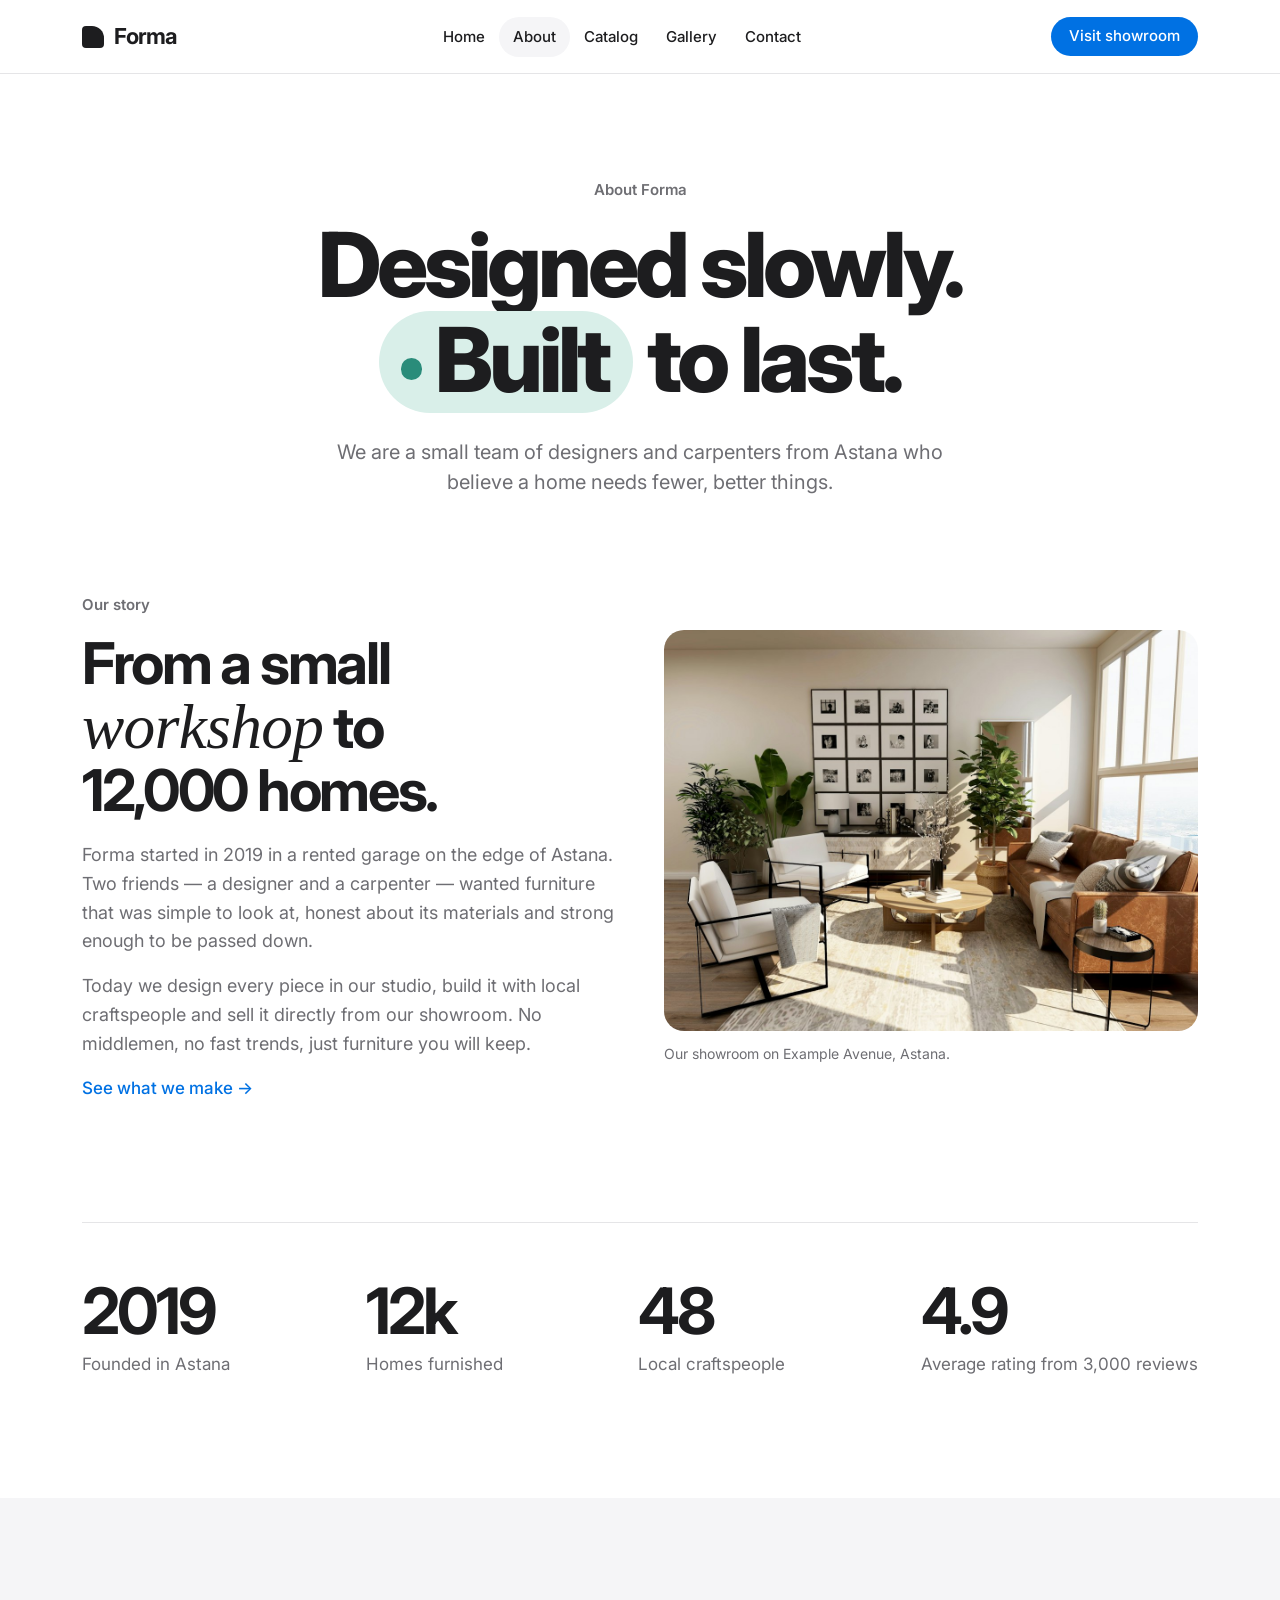
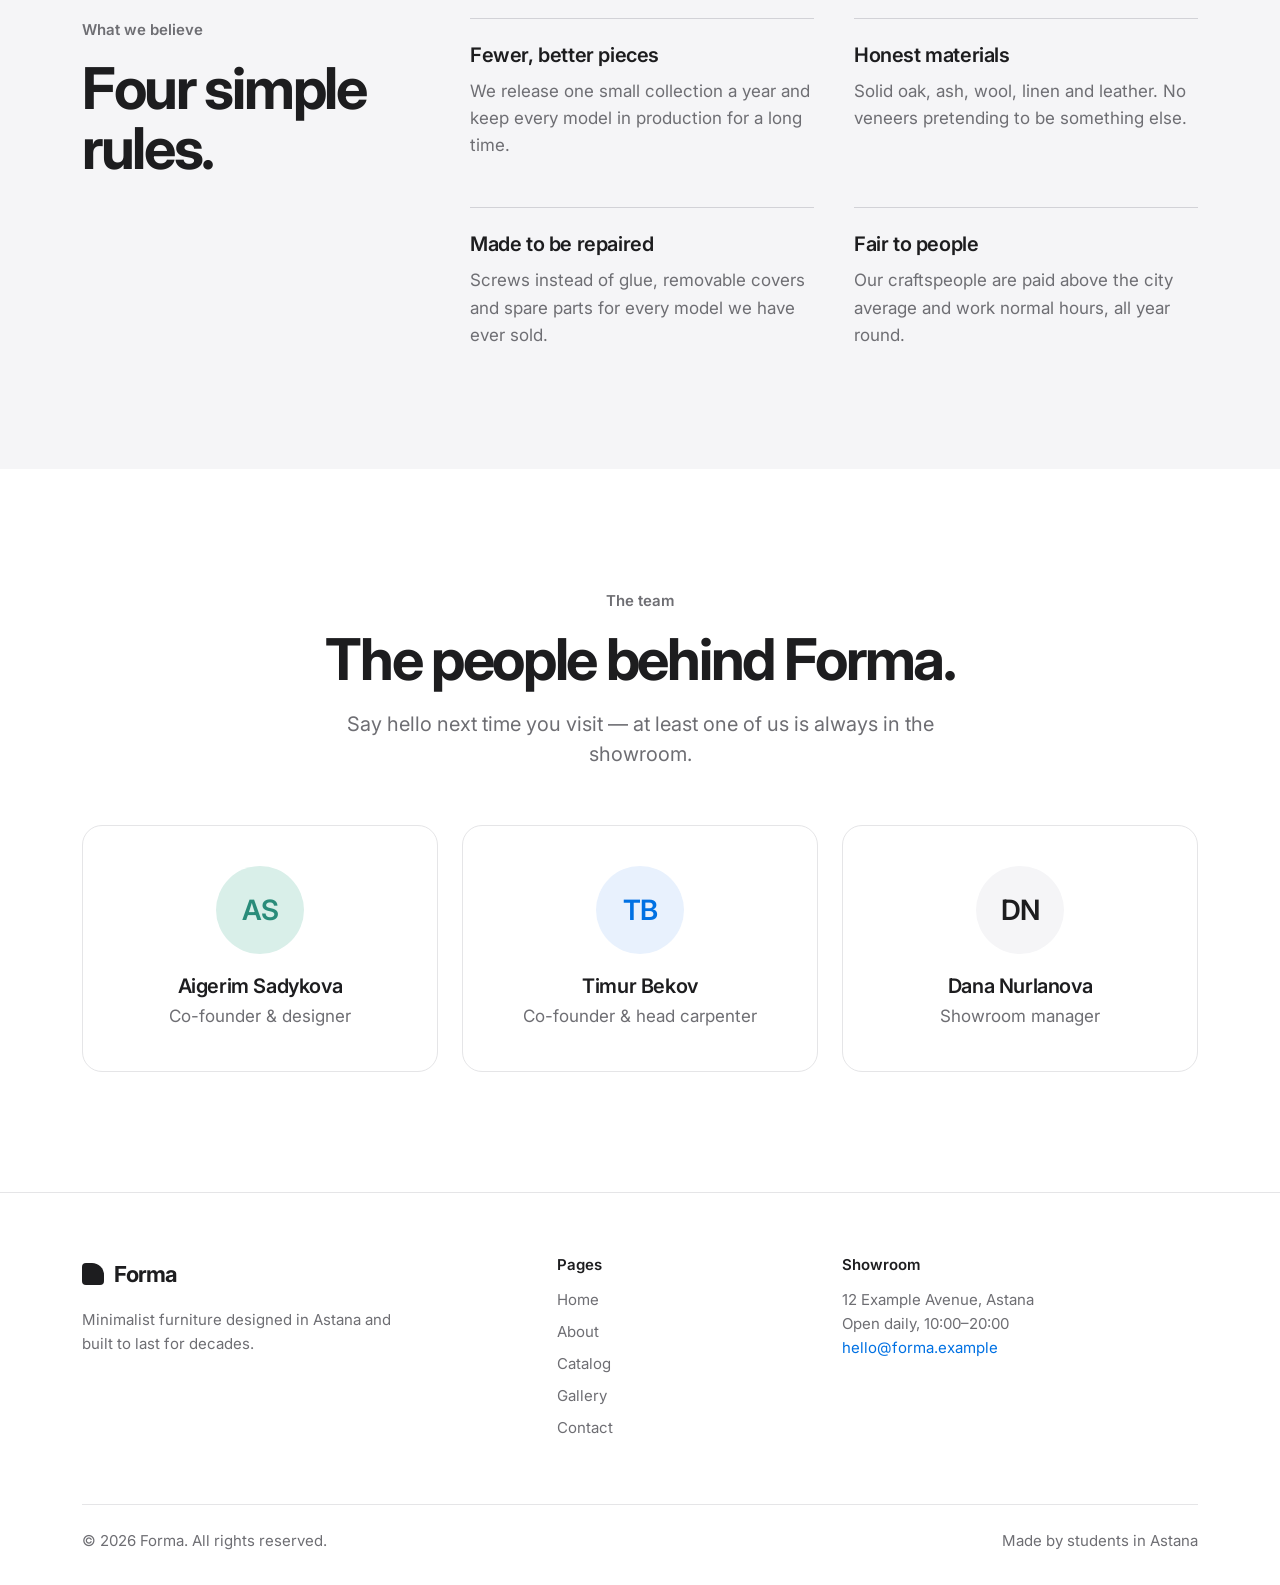
==== commit 292686a8: "Polish mobile spacing, heading wraps and footer hours" ====
--- a/about.html
+++ b/about.html
@@ -196,7 +196,7 @@
           <h2 class="footer-heading">Showroom</h2>
           <address class="footer-text">
             12 Example Avenue, Astana<br>
-            Open daily, 10:00–20:00<br>
+            Open daily, <span class="text-nowrap">10:00–20:00</span><br>
             <a href="mailto:hello@forma.example">hello@forma.example</a>
           </address>
         </div>
--- a/css/style.css
+++ b/css/style.css
@@ -11,6 +11,7 @@
   --color-bg: #ffffff;
   --color-surface: #f5f5f7;
   --color-border: #e5e5e7;
+  --color-border-strong: #d2d2d7;
   --color-accent: #0071e3;
   --color-accent-hover: #0062c4;
   --color-accent-soft: #e8f1fd;
@@ -50,6 +51,12 @@
   letter-spacing: -0.04em;
   line-height: 1.05;
   color: var(--color-text);
+}
+
+/* Big headings: spread words evenly over the lines */
+h1,
+h2 {
+  text-wrap: balance;
 }
 
 h3,
@@ -206,7 +213,7 @@
 
 /* Wordmark with a small square logo made only with CSS */
 .brand {
-  display: flex;
+  display: inline-flex;
   align-items: center;
   gap: 10px;
   font-size: 1.375rem;
@@ -562,7 +569,7 @@
 
 .value-item {
   padding-top: 24px;
-  border-top: 1px solid #d2d2d7;
+  border-top: 1px solid var(--color-border-strong);
 }
 
 .value-title {
@@ -623,3 +630,150 @@
   margin-bottom: 0;
   color: var(--color-muted);
 }
+
+/* ==========================================================
+   Responsive — media queries (keep this section LAST in the file)
+   Breakpoints match Bootstrap: lg = 992px, sm = 576px
+   ========================================================== */
+
+/* ===== Tablet and smaller (≤ 991.98px) ===== */
+@media (max-width: 991.98px) {
+  :root {
+    --section-space: 88px;
+  }
+
+  /* Collapsed mobile menu */
+  .navbar-collapse {
+    padding-top: 12px;
+    padding-bottom: 16px;
+  }
+
+  #hero {
+    padding-top: 72px;
+  }
+
+  .hero-media {
+    margin-top: 56px;
+  }
+
+  .hero-media img {
+    aspect-ratio: 16 / 10;
+  }
+
+  .section-header {
+    margin-bottom: 40px;
+  }
+
+  /* Categories: 4 columns become 2 */
+  .category-grid {
+    grid-template-columns: repeat(2, 1fr);
+    grid-auto-rows: 240px;
+  }
+
+  /* Features: two cards per row */
+  .feature {
+    flex: 1 1 calc(50% - 10px);
+  }
+
+  /* Stats: wrap into two rows of two */
+  .stats {
+    flex-wrap: wrap;
+    row-gap: 40px;
+  }
+
+  .stat {
+    flex: 1 1 calc(50% - 16px);
+  }
+
+  .page-header {
+    padding-top: 72px;
+    padding-bottom: 64px;
+  }
+}
+
+/* ===== Mobile phones (≤ 575.98px) ===== */
+@media (max-width: 575.98px) {
+  :root {
+    --section-space: 64px;
+  }
+
+  /* 20px side padding instead of Bootstrap's 12px */
+  .container {
+    --bs-gutter-x: 2.5rem;
+  }
+
+  body {
+    font-size: 16px;
+  }
+
+  #hero {
+    padding-top: 48px;
+  }
+
+  .hero-title {
+    font-size: 3rem;
+  }
+
+  .hero-subtitle,
+  .section-lead {
+    font-size: 1.125rem;
+  }
+
+  /* Buttons stack and fill the width */
+  .actions .btn {
+    width: 100%;
+  }
+
+  .hero-media {
+    margin-top: 40px;
+    border-radius: var(--radius);
+  }
+
+  .hero-media img {
+    aspect-ratio: 4 / 3;
+  }
+
+  .image-chip {
+    left: 12px;
+    bottom: 12px;
+    padding: 8px 14px;
+    font-size: 0.875rem;
+  }
+
+  /* Categories: one column, every tile the same size */
+  .category-grid {
+    grid-template-columns: 1fr;
+    grid-auto-rows: 220px;
+    gap: 16px;
+  }
+
+  .category-tile-large,
+  .category-tile-wide {
+    grid-column: span 1;
+    grid-row: span 1;
+  }
+
+  /* Features: one card per row */
+  .feature {
+    flex-basis: 100%;
+  }
+
+  .feature-number {
+    margin-bottom: 24px;
+  }
+
+  /* Values: one column */
+  .values-list {
+    grid-template-columns: 1fr;
+    gap: 32px;
+  }
+
+  .page-header {
+    padding-top: 48px;
+    padding-bottom: 48px;
+  }
+
+  .page-title {
+    font-size: 2.5rem;
+  }
+}
